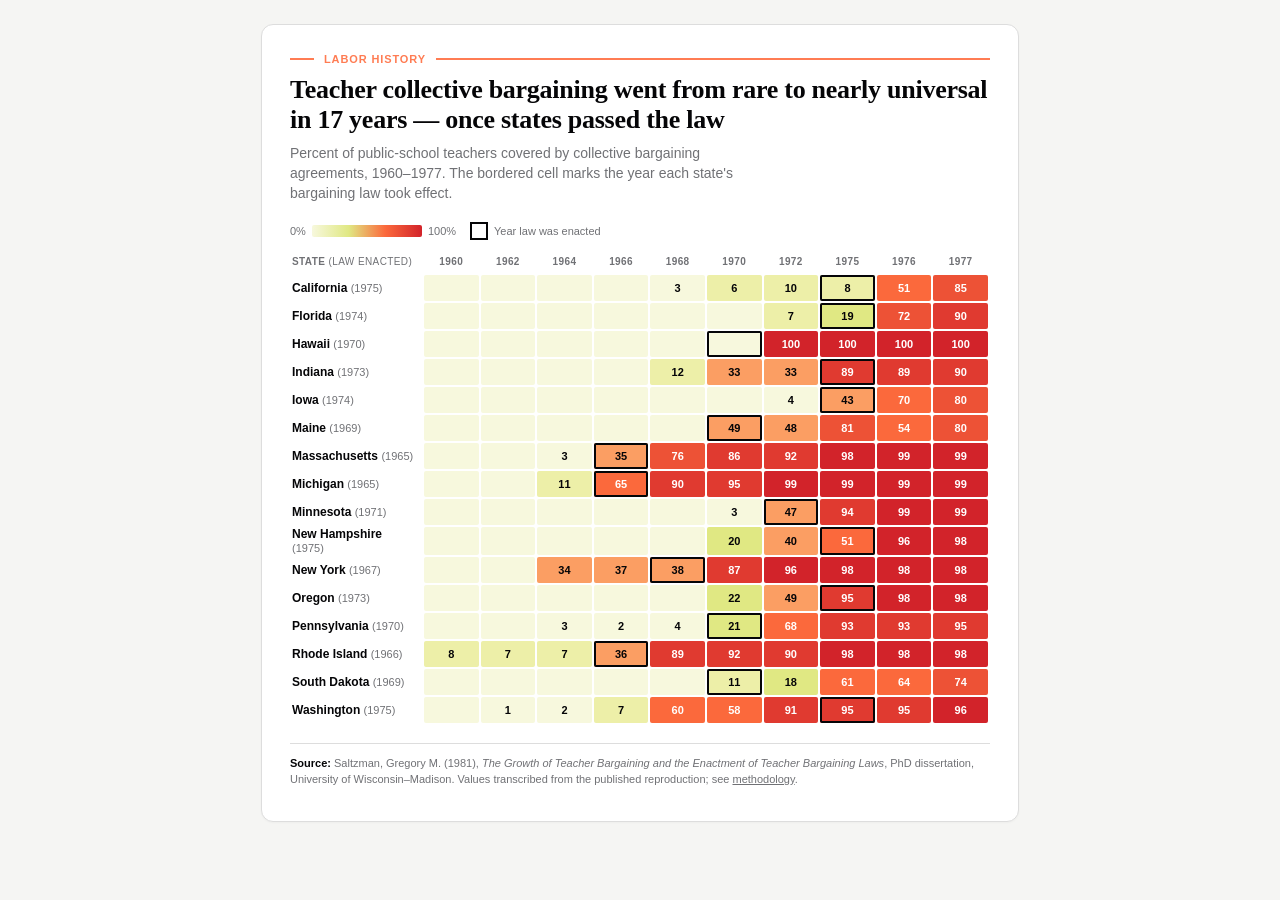
==== bargaining-heatmap.html @ 80a82fcb "Two education-policy charts in Vital City style - Teacher collective bargaining heatmap, 1960-1977 (" ====
<!DOCTYPE html>
<html lang="en">
<head>
<meta charset="utf-8">
<meta name="viewport" content="width=device-width, initial-scale=1">
<title>Teacher collective bargaining, 1960–1977</title>
<link rel="stylesheet" href="assets/card.css">
<style>
  table.heatmap {
    border-collapse: separate;
    border-spacing: 2px;
    width: 100%;
    table-layout: fixed;
    font-variant-numeric: tabular-nums;
  }
  table.heatmap th, table.heatmap td {
    padding: 0;
    text-align: center;
    font-size: 11px;
  }
  table.heatmap thead th {
    font-weight: 700;
    color: var(--vc-charcoal);
    letter-spacing: var(--vc-track-caps);
    text-transform: uppercase;
    font-size: 10px;
    padding-bottom: 6px;
    background: transparent;
  }
  table.heatmap th.state-col {
    text-align: left;
    width: 130px;
    font-size: 10px;
    color: var(--vc-charcoal);
  }
  table.heatmap td.state-cell {
    text-align: left;
    font-size: 12px;
    font-weight: 700;
    color: var(--vc-black);
    padding-right: 8px;
    background: transparent;
  }
  table.heatmap td.state-cell .law-year {
    color: var(--vc-charcoal);
    font-weight: 400;
    font-size: 11px;
  }
  table.heatmap td.cell {
    height: 26px;
    color: var(--vc-black);
    font-weight: 600;
    font-size: 11px;
    border-radius: 2px;
  }
  table.heatmap td.cell.dark { color: var(--vc-white); }
  table.heatmap td.cell.law {
    box-shadow: inset 0 0 0 2px var(--vc-black);
  }
  table.heatmap thead th.law-header {
    color: var(--vc-black);
  }
</style>
</head>
<body>
<article class="card">
  <p class="kicker">Labor history</p>
  <h1 class="chart-title">Teacher collective bargaining went from rare to nearly universal in 17 years &mdash; once states passed the law</h1>
  <p class="dek">Percent of public-school teachers covered by collective bargaining agreements, 1960–1977. The bordered cell marks the year each state's bargaining law took effect.</p>

  <div class="legend-row">
    <div class="legend-ramp"><span class="endcap">0%</span><span class="swatch"></span><span class="endcap">100%</span></div>
    <div class="law-key"><span class="box"></span><span>Year law was enacted</span></div>
  </div>

  <table class="heatmap" id="heatmap"></table>

  <p class="source">
    <strong>Source:</strong> Saltzman, Gregory M. (1981), <em>The Growth of Teacher Bargaining and the Enactment of Teacher Bargaining Laws</em>, PhD dissertation, University of Wisconsin–Madison. Values transcribed from the published reproduction; see <a href="methodology.html">methodology</a>.
  </p>
</article>

<script>
fetch('data/bargaining.json').then(r => r.json()).then(data => {
  const years = data.years;
  // Pick law-year column = first year >= law_year (or last if none)
  function lawCol(law) {
    for (let i = 0; i < years.length; i++) if (years[i] >= law) return i;
    return years.length - 1;
  }
  function rampClass(v) {
    // Pick from 8-step ramp tied to value
    if (v <= 5)   return 0;
    if (v <= 15)  return 1;
    if (v <= 30)  return 2;
    if (v <= 50)  return 3;
    if (v <= 70)  return 4;
    if (v <= 85)  return 5;
    if (v <= 95)  return 6;
    return 7;
  }
  const rampVars = ['var(--vc-ramp-0)','var(--vc-ramp-1)','var(--vc-ramp-2)','var(--vc-ramp-3)',
                    'var(--vc-ramp-4)','var(--vc-ramp-5)','var(--vc-ramp-6)','var(--vc-ramp-7)'];

  let html = '<thead><tr><th class="state-col">State <span style="font-weight:400;">(law enacted)</span></th>';
  // Determine which column headers should be bolded — none specifically, just years
  for (let yi = 0; yi < years.length; yi++) {
    html += `<th>${years[yi]}</th>`;
  }
  html += '</tr></thead><tbody>';

  data.states.forEach(s => {
    const law = lawCol(s.law_year);
    html += `<tr><td class="state-cell">${s.name} <span class="law-year">(${s.law_year})</span></td>`;
    s.values.forEach((v, i) => {
      const idx = rampClass(v);
      const dark = idx >= 4 ? 'dark' : '';
      const lawC = i === law ? 'law' : '';
      const display = v === 0 ? '' : v;
      html += `<td class="cell ${dark} ${lawC}" style="background:${rampVars[idx]}">${display}</td>`;
    });
    html += '</tr>';
  });
  html += '</tbody>';
  document.getElementById('heatmap').innerHTML = html;
});
</script>
</body>
</html>
---- assets/card.css ----
/* Shared embed-card styles for nyc-education-policy-charts.
   Pulls Vital City design tokens; embeddable inside a Ghost article (~700px). */

:root {
  /* Vital City tokens (subset, mirrored from vital-city-design-system/tokens/tokens.css) */
  --vc-black: #050507;
  --vc-white: #ffffff;
  --vc-cloud: #dddddd;
  --vc-charcoal: #707175;
  --vc-orange: #ff7c53;
  --vc-chartreuse: #dde44c;
  --vc-magenta: #e7466d;

  /* Sequential ramp (chartreuse -> safety orange -> baddest red) */
  --vc-ramp-0: #f7f8dd;   /* ~0% — pale */
  --vc-ramp-1: #edefa8;
  --vc-ramp-2: #e0e883;
  --vc-ramp-3: #fb9e63;
  --vc-ramp-4: #fb693c;
  --vc-ramp-5: #ed5236;
  --vc-ramp-6: #e03a30;
  --vc-ramp-7: #d2232a;   /* ~100% — deep red */

  --vc-font-sans: "halyard-text", "Inter", "Helvetica Neue", Arial, sans-serif;
  --vc-font-serif: "GascogneTS", "Source Serif 4", Georgia, "Times New Roman", serif;
  --vc-track-caps: 0.04em;
  --vc-track-kicker: 0.08em;
}

html, body { margin: 0; padding: 0; }
body {
  background: #f5f5f3;
  font-family: var(--vc-font-sans);
  color: var(--vc-black);
  -webkit-font-smoothing: antialiased;
  padding: 24px 16px;
}

.card {
  max-width: 700px;
  margin: 0 auto;
  background: var(--vc-white);
  border: 1px solid var(--vc-cloud);
  border-radius: 12px;
  padding: 28px 28px 22px;
  box-shadow: 0 1px 2px rgba(0,0,0,0.03);
}

.kicker {
  font-size: 11px;
  font-weight: 700;
  letter-spacing: var(--vc-track-kicker);
  text-transform: uppercase;
  color: var(--vc-orange);
  margin: 0 0 10px;
  display: flex;
  align-items: center;
  gap: 10px;
}
.kicker::before, .kicker::after {
  content: "";
  flex: 0 0 24px;
  height: 2px;
  background: var(--vc-orange);
}
.kicker::after { flex: 1; }

h1.chart-title {
  font-family: var(--vc-font-serif);
  font-weight: 700;
  font-size: 26px;
  line-height: 1.15;
  margin: 0 0 8px;
  color: var(--vc-black);
  letter-spacing: -0.01em;
}
h1.chart-title em { font-style: italic; }

.dek {
  font-size: 14px;
  line-height: 1.45;
  color: var(--vc-charcoal);
  margin: 0 0 18px;
  max-width: 60ch;
}

.source {
  font-size: 11px;
  line-height: 1.45;
  color: var(--vc-charcoal);
  margin-top: 18px;
  border-top: 1px solid var(--vc-cloud);
  padding-top: 12px;
}
.source a { color: var(--vc-charcoal); text-decoration: underline; }
.source strong { color: var(--vc-black); font-weight: 700; }

.legend-row {
  display: flex;
  align-items: center;
  gap: 14px;
  font-size: 11px;
  color: var(--vc-charcoal);
  margin-bottom: 14px;
  flex-wrap: wrap;
}
.legend-ramp {
  display: flex;
  align-items: center;
  gap: 6px;
}
.legend-ramp .swatch {
  display: inline-flex;
  height: 12px;
  width: 110px;
  border-radius: 2px;
  background: linear-gradient(to right,
    var(--vc-ramp-0), var(--vc-ramp-2), var(--vc-ramp-4), var(--vc-ramp-7));
}
.legend-ramp .endcap { font-variant-numeric: tabular-nums; }

.law-key {
  display: inline-flex;
  align-items: center;
  gap: 6px;
}
.law-key .box {
  display: inline-block;
  width: 14px;
  height: 14px;
  border: 2px solid var(--vc-black);
  background: var(--vc-white);
}
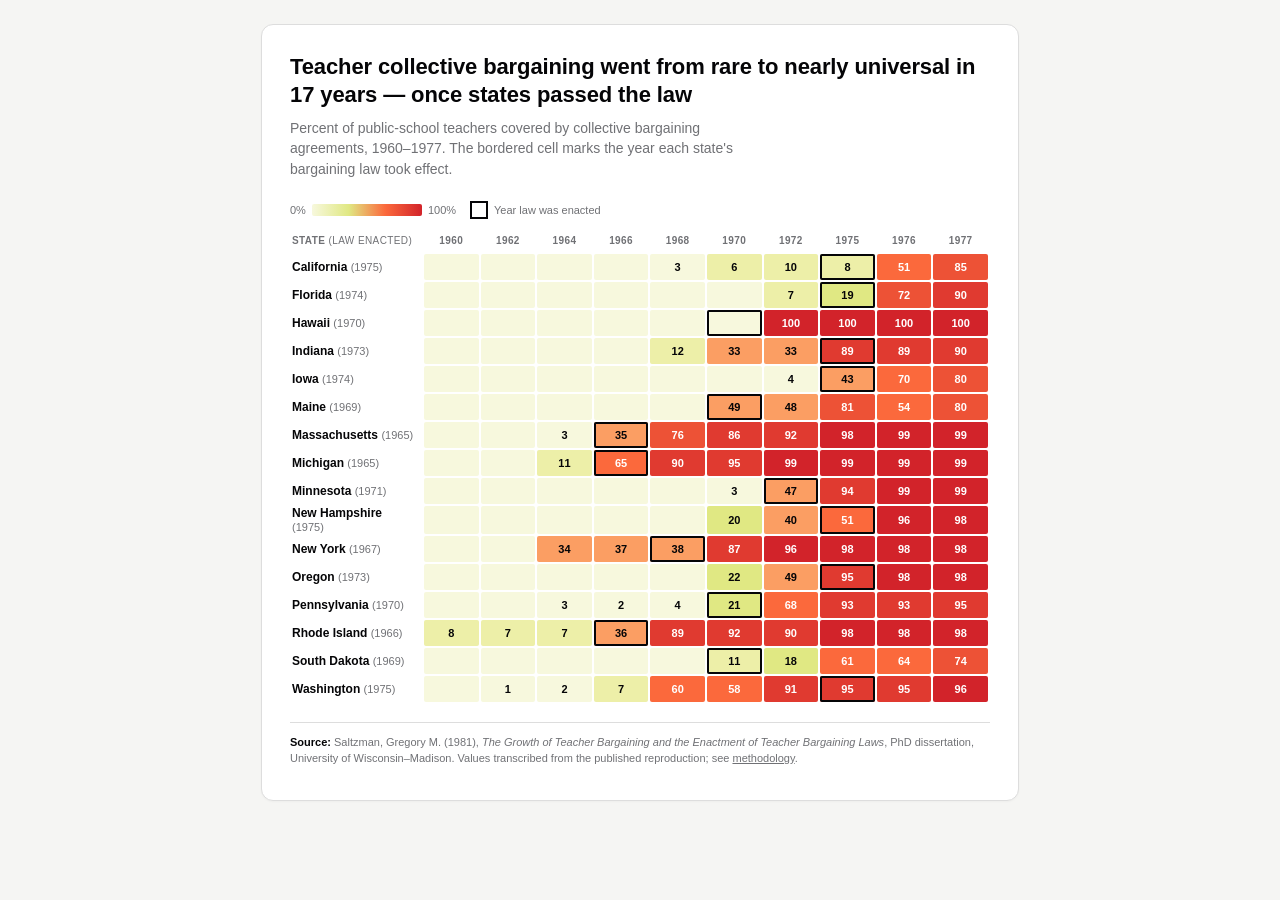
==== commit aa030dce: "Add iframe height broadcaster for Ghost embeds Posts document height to parent via postMessage so em" ====
--- a/bargaining-heatmap.html
+++ b/bargaining-heatmap.html
@@ -125,5 +125,22 @@
   document.getElementById('heatmap').innerHTML = html;
 });
 </script>
+<script>
+(function () {
+  if (window.parent === window) return;
+  function postHeight() {
+    var h = Math.ceil(document.documentElement.getBoundingClientRect().height);
+    window.parent.postMessage({ type: 'vc-iframe-height', id: location.pathname, height: h }, '*');
+  }
+  window.addEventListener('load', postHeight);
+  window.addEventListener('resize', postHeight);
+  if ('ResizeObserver' in window) {
+    new ResizeObserver(postHeight).observe(document.documentElement);
+  }
+  if (document.fonts && document.fonts.ready) document.fonts.ready.then(postHeight);
+  setTimeout(postHeight, 250);
+  setTimeout(postHeight, 1000);
+})();
+</script>
 </body>
 </html>
--- a/assets/card.css
+++ b/assets/card.css
@@ -46,42 +46,29 @@
   box-shadow: 0 1px 2px rgba(0,0,0,0.03);
 }
 
-.kicker {
-  font-size: 11px;
-  font-weight: 700;
-  letter-spacing: var(--vc-track-kicker);
-  text-transform: uppercase;
-  color: var(--vc-orange);
-  margin: 0 0 10px;
-  display: flex;
-  align-items: center;
-  gap: 10px;
-}
-.kicker::before, .kicker::after {
-  content: "";
-  flex: 0 0 24px;
-  height: 2px;
-  background: var(--vc-orange);
-}
-.kicker::after { flex: 1; }
+/* Kickers are NOT used on Vital City data-viz cards.
+   Headlines are bold sans (Halyard), sentence case, no decorative element above. */
+.kicker { display: none; }
 
 h1.chart-title {
-  font-family: var(--vc-font-serif);
-  font-weight: 700;
-  font-size: 26px;
-  line-height: 1.15;
-  margin: 0 0 8px;
+  font-family: var(--vc-font-sans);
+  font-weight: 800;
+  font-size: 22px;
+  line-height: 1.25;
+  margin: 0 0 10px;
   color: var(--vc-black);
-  letter-spacing: -0.01em;
+  letter-spacing: -0.005em;
 }
 h1.chart-title em { font-style: italic; }
 
 .dek {
+  font-family: var(--vc-font-sans);
   font-size: 14px;
+  font-weight: 400;
   line-height: 1.45;
   color: var(--vc-charcoal);
-  margin: 0 0 18px;
-  max-width: 60ch;
+  margin: 0 0 22px;
+  max-width: 62ch;
 }
 
 .source {
